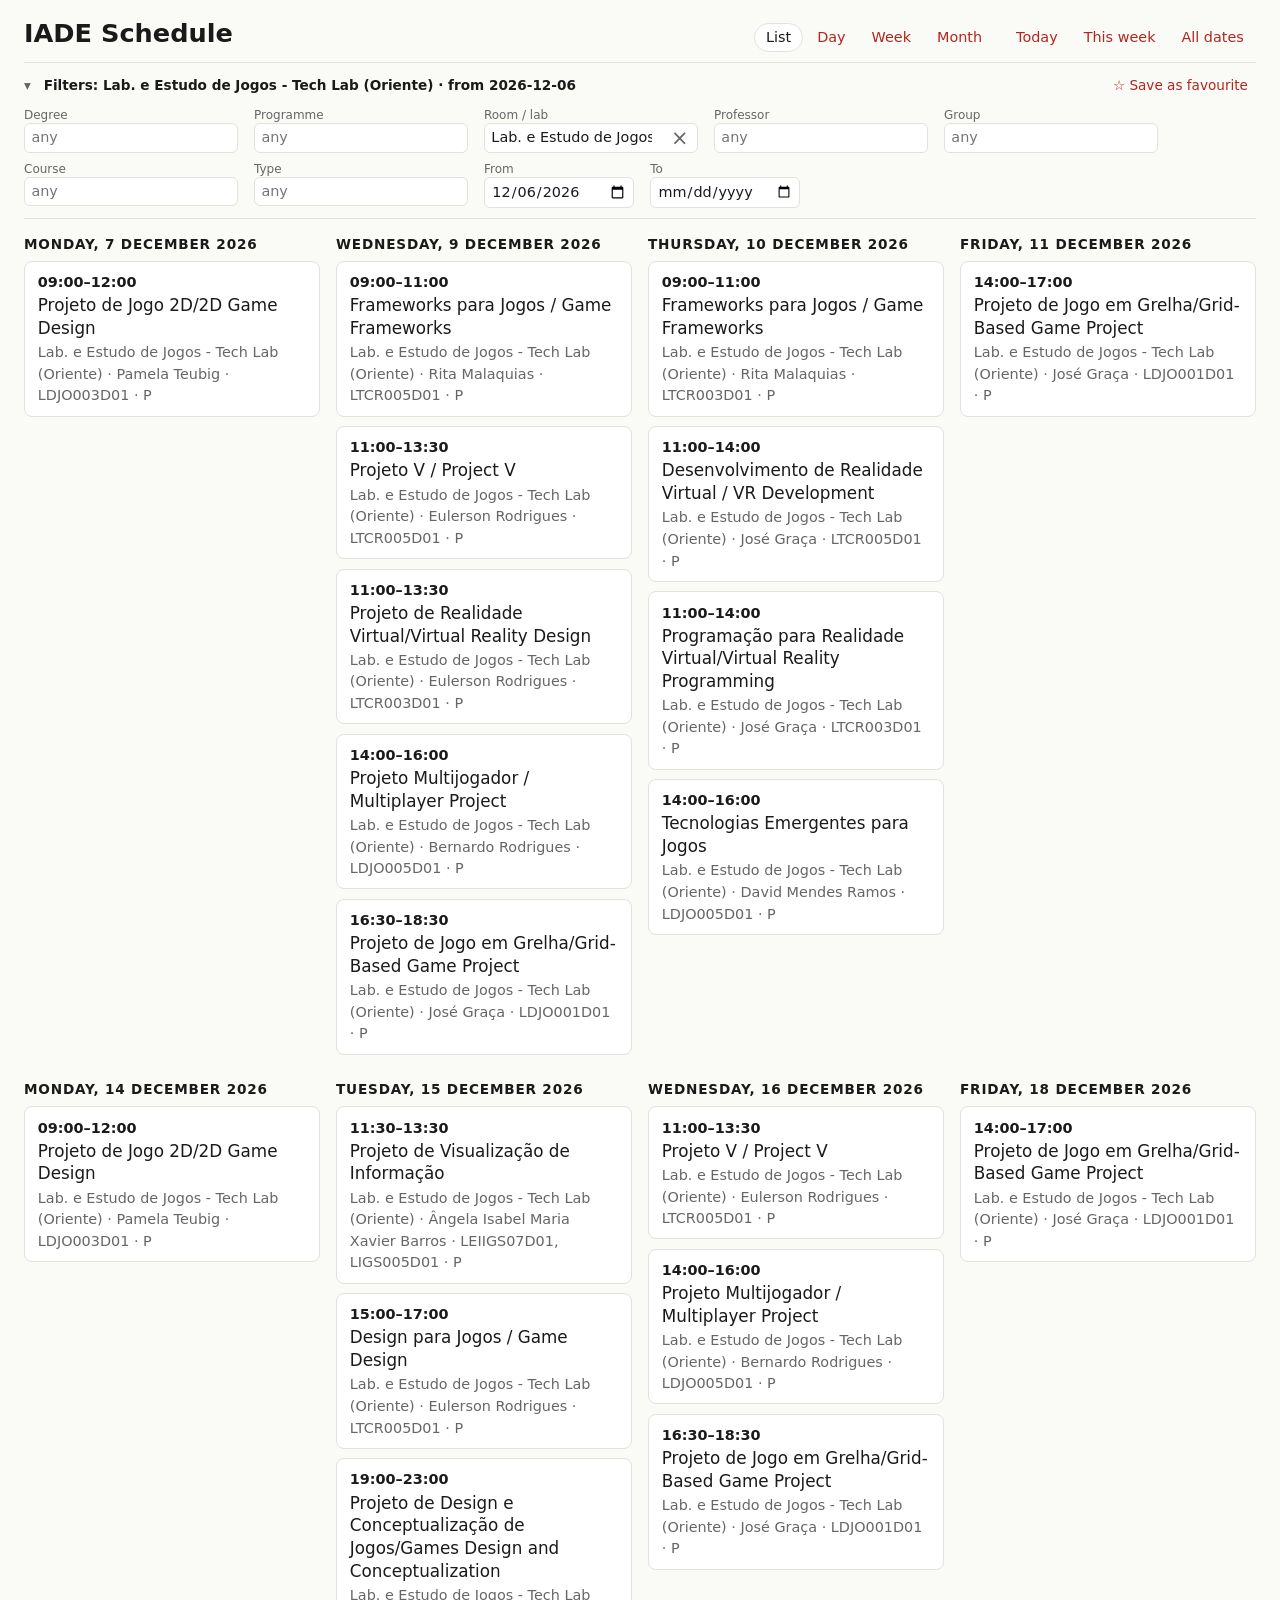
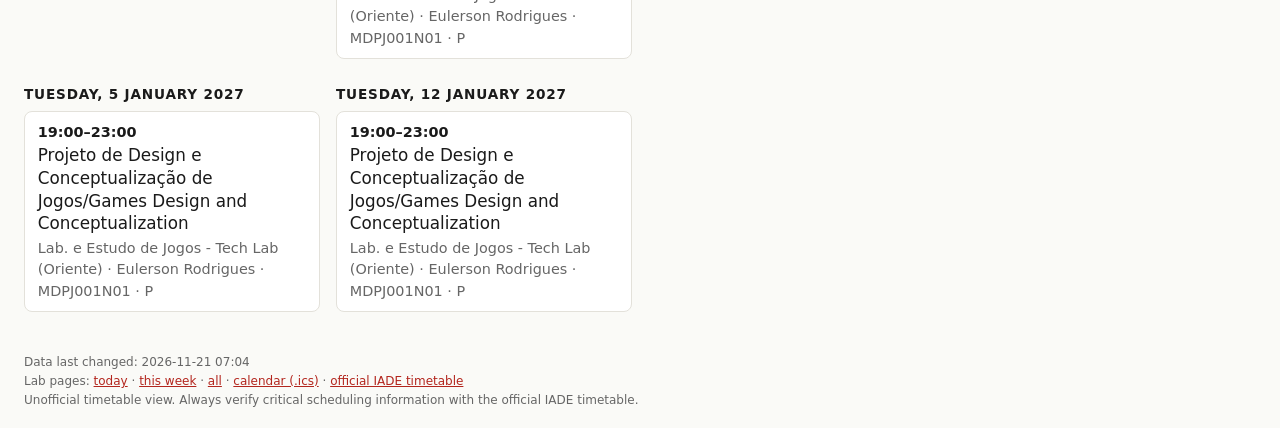
==== docs/index.html @ fbef0302 "Update schedule" ====
<!doctype html>
<html lang="en">
<head>
<meta charset="utf-8">
<meta name="viewport" content="width=device-width, initial-scale=1">
<title>Filters · IADE Schedule</title>
<link rel="stylesheet" href="style.css">
</head>
<body>
<header>
<h1><a href="./">IADE Schedule</a></h1>
<nav><span id="views"><button type="button" data-view="list">List</button><button type="button" data-view="day">Day</button><button type="button" data-view="week">Week</button><button type="button" data-view="month">Month</button></span><span id="ranges"><button type="button" data-range="today">Today</button><button type="button" data-range="week">This week</button><button type="button" data-range="all">All dates</button></span><span id="period" hidden><button type="button" id="prev" aria-label="Previous">‹</button><button type="button" id="now">Today</button><button type="button" id="next" aria-label="Next">›</button><span id="period-label"></span></span></nav>
</header>
<details id="filters-box" open>
<summary><span id="summary-text">Filters</span><span id="favs"><span id="fav-list"></span><button type="button" id="fav-save">☆ Save as favourite</button></span></summary>
<form id="filters" data-default-room="Lab. e Estudo de Jogos - Tech Lab (Oriente)">
<label>Degree <span class="box"><input name="degree" list="degree-list" placeholder="any" autocomplete="off"><button type="button" class="clear" aria-label="Clear Degree">×</button></span></label><datalist id="degree-list"></datalist>
<label>Programme <span class="box"><input name="programme" list="programme-list" placeholder="any" autocomplete="off"><button type="button" class="clear" aria-label="Clear Programme">×</button></span></label><datalist id="programme-list"></datalist>
<label>Room / lab <span class="box"><input name="room" list="room-list" placeholder="any" autocomplete="off"><button type="button" class="clear" aria-label="Clear Room / lab">×</button></span></label><datalist id="room-list"></datalist>
<label>Professor <span class="box"><input name="teacher" list="teacher-list" placeholder="any" autocomplete="off"><button type="button" class="clear" aria-label="Clear Professor">×</button></span></label><datalist id="teacher-list"></datalist>
<label>Group <span class="box"><input name="group" list="group-list" placeholder="any" autocomplete="off"><button type="button" class="clear" aria-label="Clear Group">×</button></span></label><datalist id="group-list"></datalist>
<label>Course <span class="box"><input name="course" list="course-list" placeholder="any" autocomplete="off"><button type="button" class="clear" aria-label="Clear Course">×</button></span></label><datalist id="course-list"></datalist>
<label>Type <span class="box"><input name="type" list="type-list" placeholder="any" autocomplete="off"><button type="button" class="clear" aria-label="Clear Type">×</button></span></label><datalist id="type-list"></datalist>
<label class="date-field">From <input name="from" type="date"></label>
<label class="date-field">To <input name="to" type="date"></label>
</form>
</details>
<noscript><p class="empty">Filters need JavaScript. Use Today, This week or All instead.</p></noscript>
<script type="module" src="filter.js"></script>
<main>
<p class="empty">Loading…</p>
</main>
<footer>
<p>Data last changed: 2026-11-21 07:04</p>
<p>Lab pages: <a href="today.html">today</a> · <a href="week.html">this week</a> · <a href="all.html">all</a> · <a href="calendar/lab.ics">calendar (.ics)</a> · <a href="https://horariosturmas.europeia.pt/UE_IADE/HorariosTurmas/">official IADE timetable</a></p>
<p>Unofficial timetable view. Always verify critical scheduling information with the official IADE timetable.</p>
</footer>
</body>
</html>
---- docs/style.css ----
:root { color-scheme: light dark; --fg: #1a1a1a; --muted: #666; --bg: #fafaf7; --card: #fff; --line: #e3e1da; --accent: #b3261e; --booking: #1e5cb3; }
@media (prefers-color-scheme: dark) { :root { --fg: #eee; --muted: #aaa; --bg: #161616; --card: #202020; --line: #333; --accent: #ff8a80; --booking: #82b1ff; } }
* { box-sizing: border-box; }
/* 16:9 screens: full width, type scales with viewport width, days laid out as columns */
html { font-size: clamp(16px, 1.15vw, 44px); }
body { margin: 0; padding: 1rem 1.5rem; font: 1rem/1.35 system-ui, sans-serif; color: var(--fg); background: var(--bg); }
header { display: flex; flex-wrap: wrap; align-items: baseline; gap: .25rem 1.5rem; padding-bottom: .6rem; border-bottom: 1px solid var(--line); }
h1 { margin: 0; font-size: 1.6rem; }
h1 a { color: inherit; text-decoration: none; }
.rooms, footer, article p { color: var(--muted); }
.rooms { margin: 0; }
nav { display: flex; flex-wrap: wrap; align-items: center; gap: .1rem .6rem; margin-left: auto; }
nav [data-range], nav [data-view] { font: inherit; font-size: .9rem; color: var(--accent); background: none; border: 1px solid transparent; border-radius: 999px; padding: .25rem .7rem; cursor: pointer; }
nav [data-range]:hover, nav [data-view]:hover { border-color: var(--line); }
nav [data-range].on, nav [data-view].on { color: var(--fg); background: var(--card); border-color: var(--line); }
nav a, nav strong { display: inline-block; padding: .3rem .1rem; }
a { color: var(--accent); }
main { display: grid; grid-template-columns: repeat(auto-fill, minmax(15rem, 1fr)); gap: 0 1rem; }
h2 { margin: 1rem 0 .5rem; font-size: .85rem; letter-spacing: .06em; text-transform: uppercase; }
article { margin: 0 0 .6rem; padding: .6rem .8rem; background: var(--card); border: 1px solid var(--line); border-radius: 8px; }
article p { margin: .1rem 0; font-size: .9rem; overflow-wrap: anywhere; }
article .time { color: var(--fg); font-weight: 600; font-variant-numeric: tabular-nums; }
article .course { color: var(--fg); font-size: 1.05rem; }
/* single day (Today): spread its lessons across the width */
main > section:only-child { grid-column: 1 / -1; display: grid; grid-template-columns: repeat(auto-fill, minmax(15rem, 1fr)); gap: 0 1rem; align-items: start; }
main > section:only-child h2 { grid-column: 1 / -1; }
.empty { grid-column: 1 / -1; margin: 2rem 0; color: var(--muted); }
footer { margin-top: 2rem; font-size: .75rem; }
footer p { margin: .2rem 0; }
/* compact cards so a full day fits one screen height: room is already in the header, meta on one line */
article .room { display: none; }
article p:not(.time, .course, .room) { display: inline; }
article p:not(.time, .course, .room) + p:not(.room)::before { content: " · "; }
/* filter page */
#filters { display: flex; flex-wrap: wrap; gap: .5rem 1rem; padding: 0 0 .6rem; }
#filters label { display: flex; flex-direction: column; font-size: .75rem; color: var(--muted); }
#filters input, #filters select { min-width: 12rem; max-width: 20rem; font: inherit; font-size: .9rem; padding: .25rem .4rem; color: var(--fg); background: var(--card); border: 1px solid var(--line); border-radius: 6px; }
#filters input[type=date] { min-width: 0; }
#filters .box { position: relative; display: block; }
#filters .box input { width: 100%; padding-right: 1.6rem; }
#filters .clear { position: absolute; right: .2rem; top: 50%; transform: translateY(-50%); padding: 0 .4rem; font: inherit; font-size: 1.3rem; line-height: 1.2; color: var(--muted); background: none; border: 0; cursor: pointer; }
#filters .clear:hover { color: var(--fg); }
#filters input:placeholder-shown:not(:focus) + .clear { visibility: hidden; }
#filters-box { border-bottom: 1px solid var(--line); }
#filters-box summary::-webkit-details-marker { display: none; }
#filters-box summary::before { content: "\25b8"; color: var(--muted); }
#filters-box[open] summary::before { content: "\25be"; }
#filters-box summary { list-style: none; display: flex; flex-wrap: wrap; align-items: center; gap: .3rem .8rem; padding: .5rem 0; font-size: .85rem; font-weight: 600; cursor: pointer; overflow-wrap: anywhere; }
#summary-text { margin-right: auto; }
#favs { display: flex; flex-wrap: wrap; align-items: center; gap: .4rem; font-weight: 400; }
#fav-list { display: contents; }
#favs button { font: inherit; font-size: .85rem; color: var(--fg); background: none; border: 0; padding: .3rem .5rem; cursor: pointer; }
.fav { display: inline-flex; align-items: center; background: var(--card); border: 1px solid var(--line); border-radius: 999px; }
.fav.on { border-color: var(--accent); }
.fav .fav-x { color: var(--muted); padding-left: 0; }
#fav-save { color: var(--accent) !important; }
#fav-save:disabled { color: var(--muted) !important; cursor: default; }
/* calendar views */
#views, #ranges, #period { display: inline-flex; flex-wrap: wrap; align-items: center; gap: .1rem; }
#period-label { padding-left: .5rem; font-size: .9rem; font-weight: 600; }
#period button { font: inherit; font-size: .9rem; color: var(--accent); background: none; border: 1px solid transparent; border-radius: 999px; padding: .25rem .7rem; cursor: pointer; }
#period button:hover { border-color: var(--line); }
.cal { display: block; --hour: 3rem; }
.cal-head, .cal-body { display: grid; grid-template-columns: 3.2rem repeat(var(--days), minmax(0, 1fr)); gap: 0 .25rem; }
.cal-day { padding: .3rem .4rem; font-size: .8rem; font-weight: 600; letter-spacing: .04em; text-transform: uppercase; border-bottom: 1px solid var(--line); }
.cal-day.on { color: var(--accent); }
.cal-body { height: clamp(18rem, calc(100vh - 13rem), calc(var(--rows) * var(--hour, 3rem))); }
.cal-gutter { display: grid; grid-auto-rows: 1fr; }
.cal-hour { font-size: .7rem; color: var(--muted); font-variant-numeric: tabular-nums; transform: translateY(-.35em); }
.cal-col { position: relative; border-left: 1px solid var(--line); background: repeating-linear-gradient(var(--line) 0 1px, transparent 1px calc(var(--hour, 3rem))); }
.cal-col.on { background-color: color-mix(in srgb, var(--accent) 5%, transparent); }
.ev { position: absolute; overflow: hidden; display: flex; flex-direction: column; padding: .15rem .3rem; font-size: .75rem; line-height: 1.15; background: var(--card); border: 1px solid var(--line); border-left: 3px solid var(--accent); border-radius: 5px; }
/* bookings (Google Calendar layer): blue, the palette twin of the red accent */
article.booking { border-left: 3px solid var(--booking); }
.ev.booking { border-left-color: var(--booking); background: color-mix(in srgb, var(--booking) 8%, var(--card)); }
.month-ev.booking .ev-time { color: var(--booking); }
.ev-time { font-weight: 600; font-variant-numeric: tabular-nums; }
.ev-course { overflow: hidden; }
.ev-meta { color: var(--muted); overflow: hidden; }
.month { display: grid; grid-template-columns: repeat(7, minmax(0, 1fr)); gap: .25rem; }
.month-head { padding: .3rem .2rem; font-size: .8rem; font-weight: 600; letter-spacing: .04em; text-transform: uppercase; color: var(--muted); }
.month-cell { min-height: 7rem; padding: .3rem; background: var(--card); border: 1px solid var(--line); border-radius: 6px; cursor: pointer; overflow: hidden; }
.month-cell:hover { border-color: var(--accent); }
.month-cell.other { opacity: .45; }
.month-cell.on { border-color: var(--accent); }
.month-num { font-size: .8rem; font-weight: 600; font-variant-numeric: tabular-nums; }
.month-ev { display: flex; gap: .3rem; font-size: .7rem; line-height: 1.3; white-space: nowrap; overflow: hidden; text-overflow: ellipsis; }
.month-ev .ev-course { text-overflow: ellipsis; }
.month-more { font-size: .7rem; color: var(--muted); }
[hidden] { display: none !important; }
main > .cal, main > .month { grid-column: 1 / -1; }
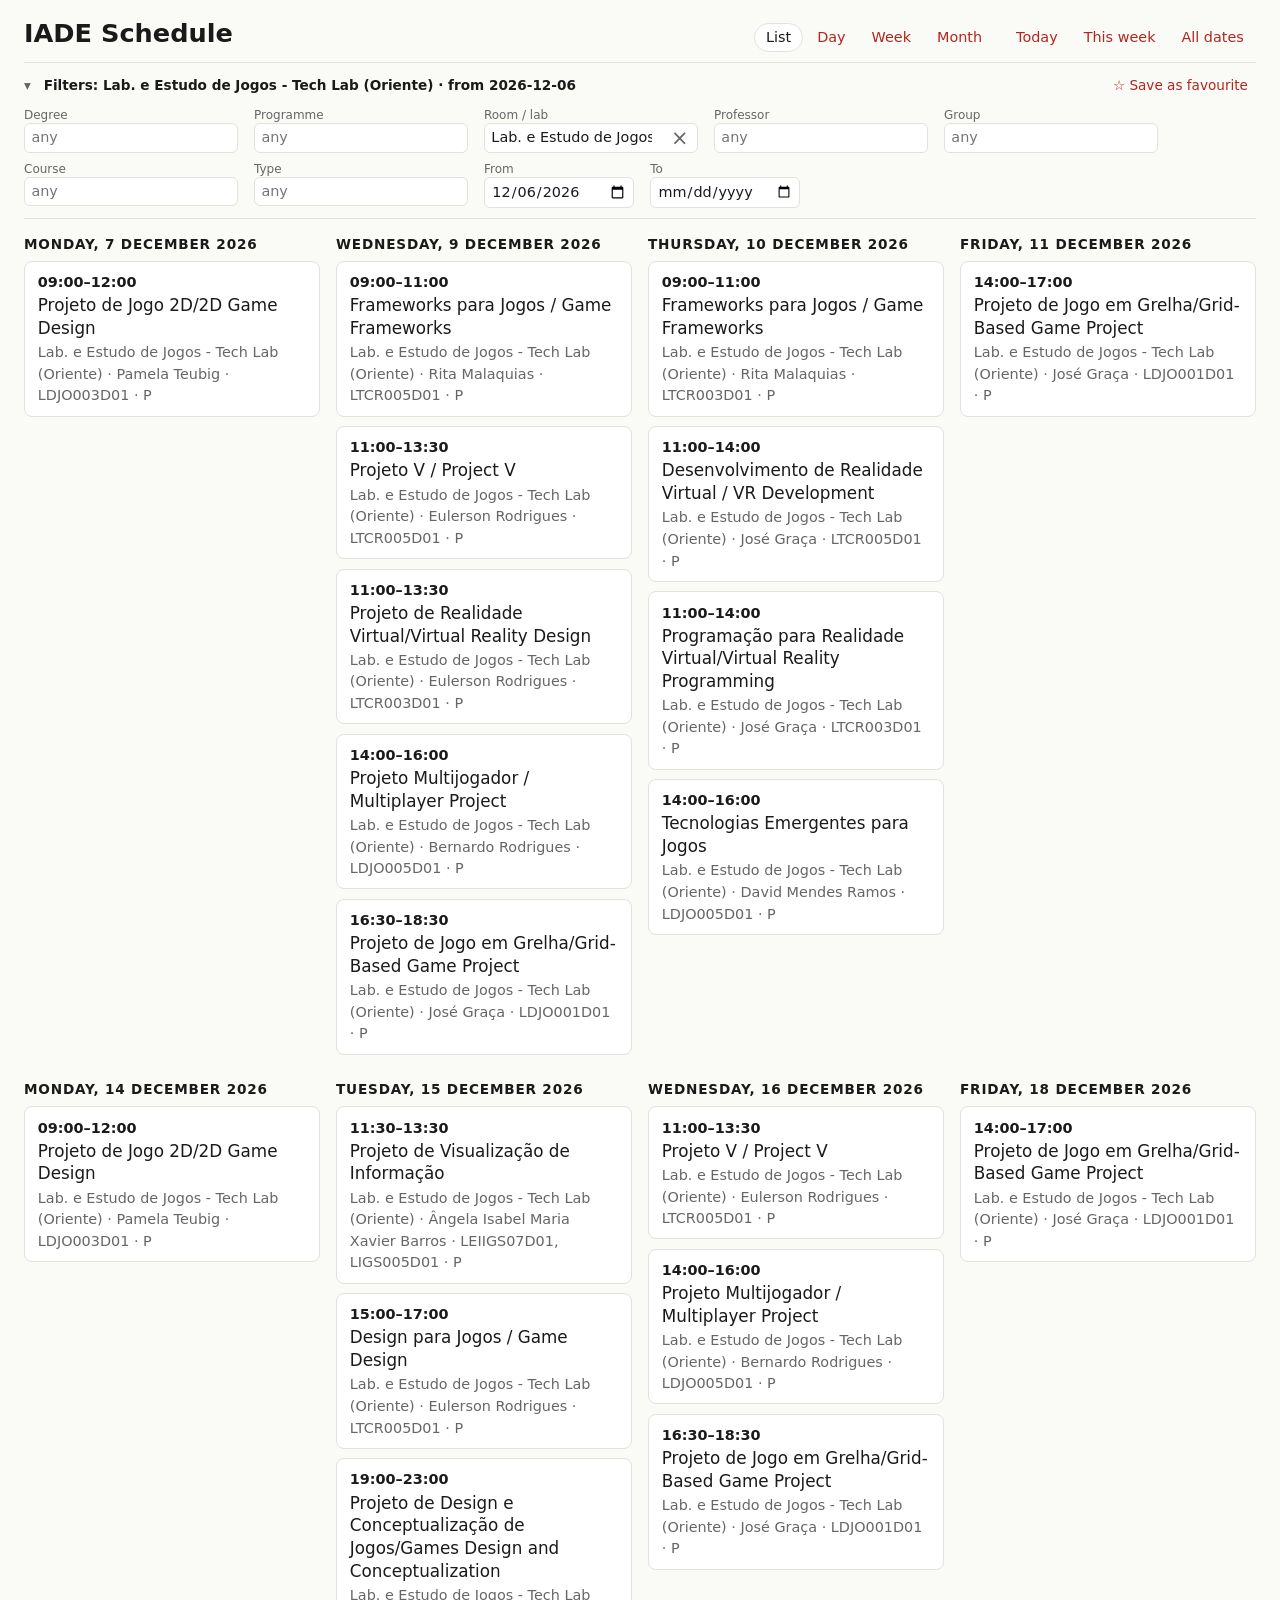
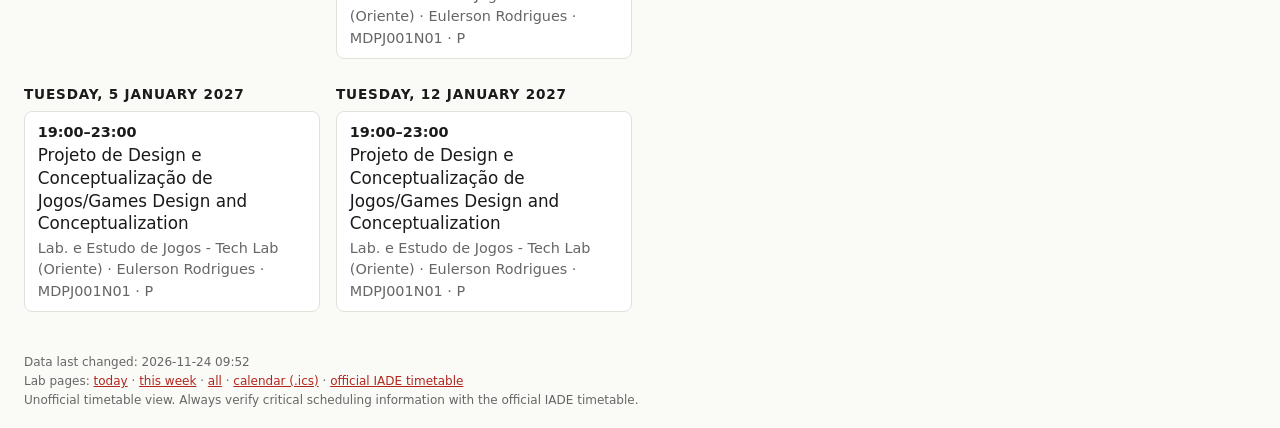
==== commit 89f8cfd7: "Update schedule" ====
--- a/docs/index.html
+++ b/docs/index.html
@@ -31,7 +31,7 @@
 <p class="empty">Loading…</p>
 </main>
 <footer>
-<p>Data last changed: 2026-11-21 07:04</p>
+<p>Data last changed: 2026-11-24 09:52</p>
 <p>Lab pages: <a href="today.html">today</a> · <a href="week.html">this week</a> · <a href="all.html">all</a> · <a href="calendar/lab.ics">calendar (.ics)</a> · <a href="https://horariosturmas.europeia.pt/UE_IADE/HorariosTurmas/">official IADE timetable</a></p>
 <p>Unofficial timetable view. Always verify critical scheduling information with the official IADE timetable.</p>
 </footer>
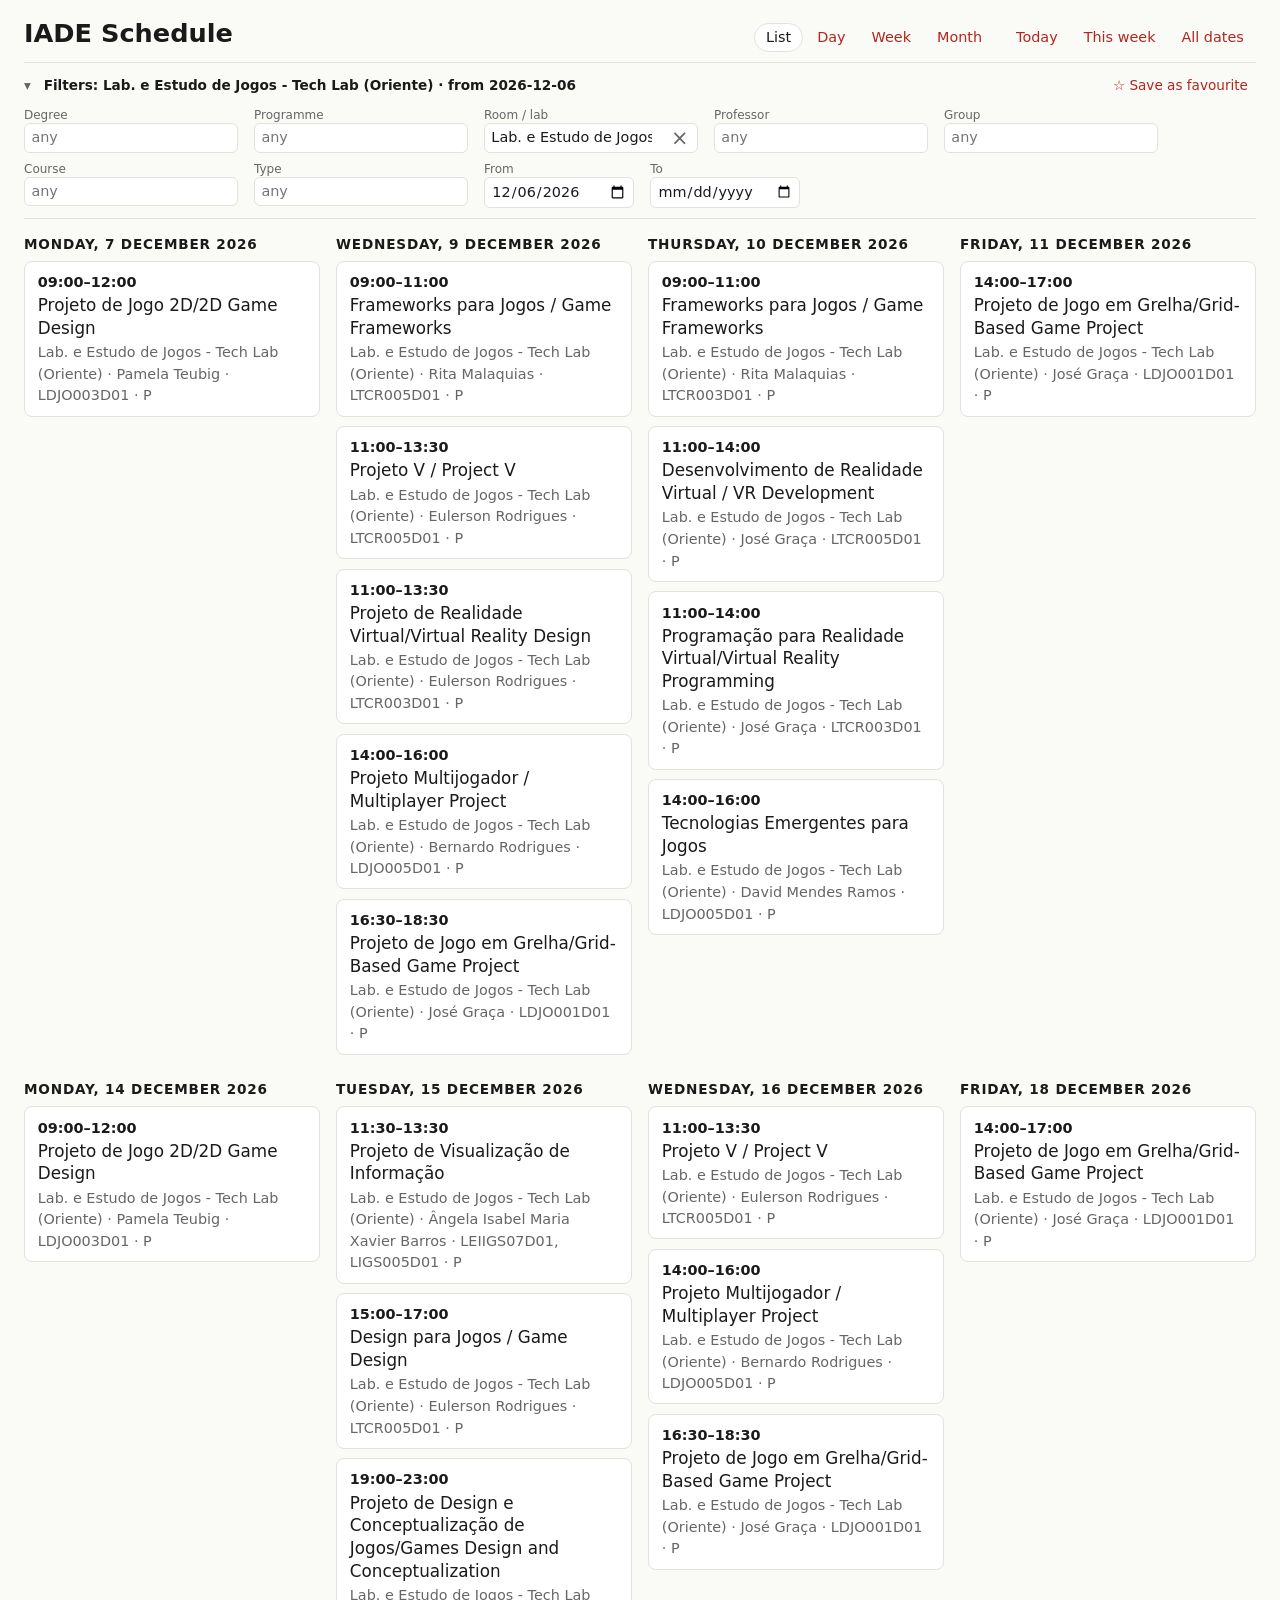
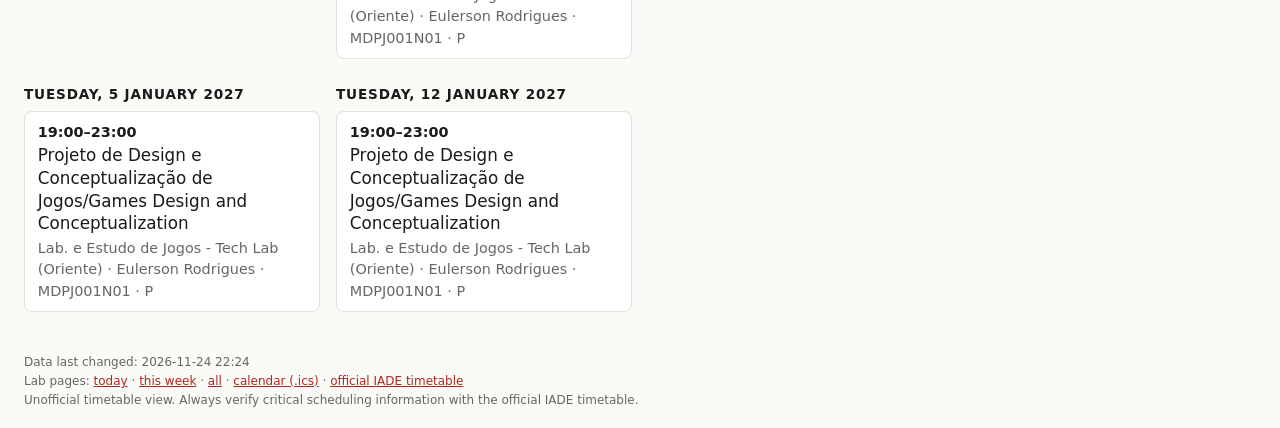
==== commit 7b5988a6: "Update schedule" ====
--- a/docs/index.html
+++ b/docs/index.html
@@ -31,7 +31,7 @@
 <p class="empty">Loading…</p>
 </main>
 <footer>
-<p>Data last changed: 2026-11-24 09:52</p>
+<p>Data last changed: 2026-11-24 22:24</p>
 <p>Lab pages: <a href="today.html">today</a> · <a href="week.html">this week</a> · <a href="all.html">all</a> · <a href="calendar/lab.ics">calendar (.ics)</a> · <a href="https://horariosturmas.europeia.pt/UE_IADE/HorariosTurmas/">official IADE timetable</a></p>
 <p>Unofficial timetable view. Always verify critical scheduling information with the official IADE timetable.</p>
 </footer>
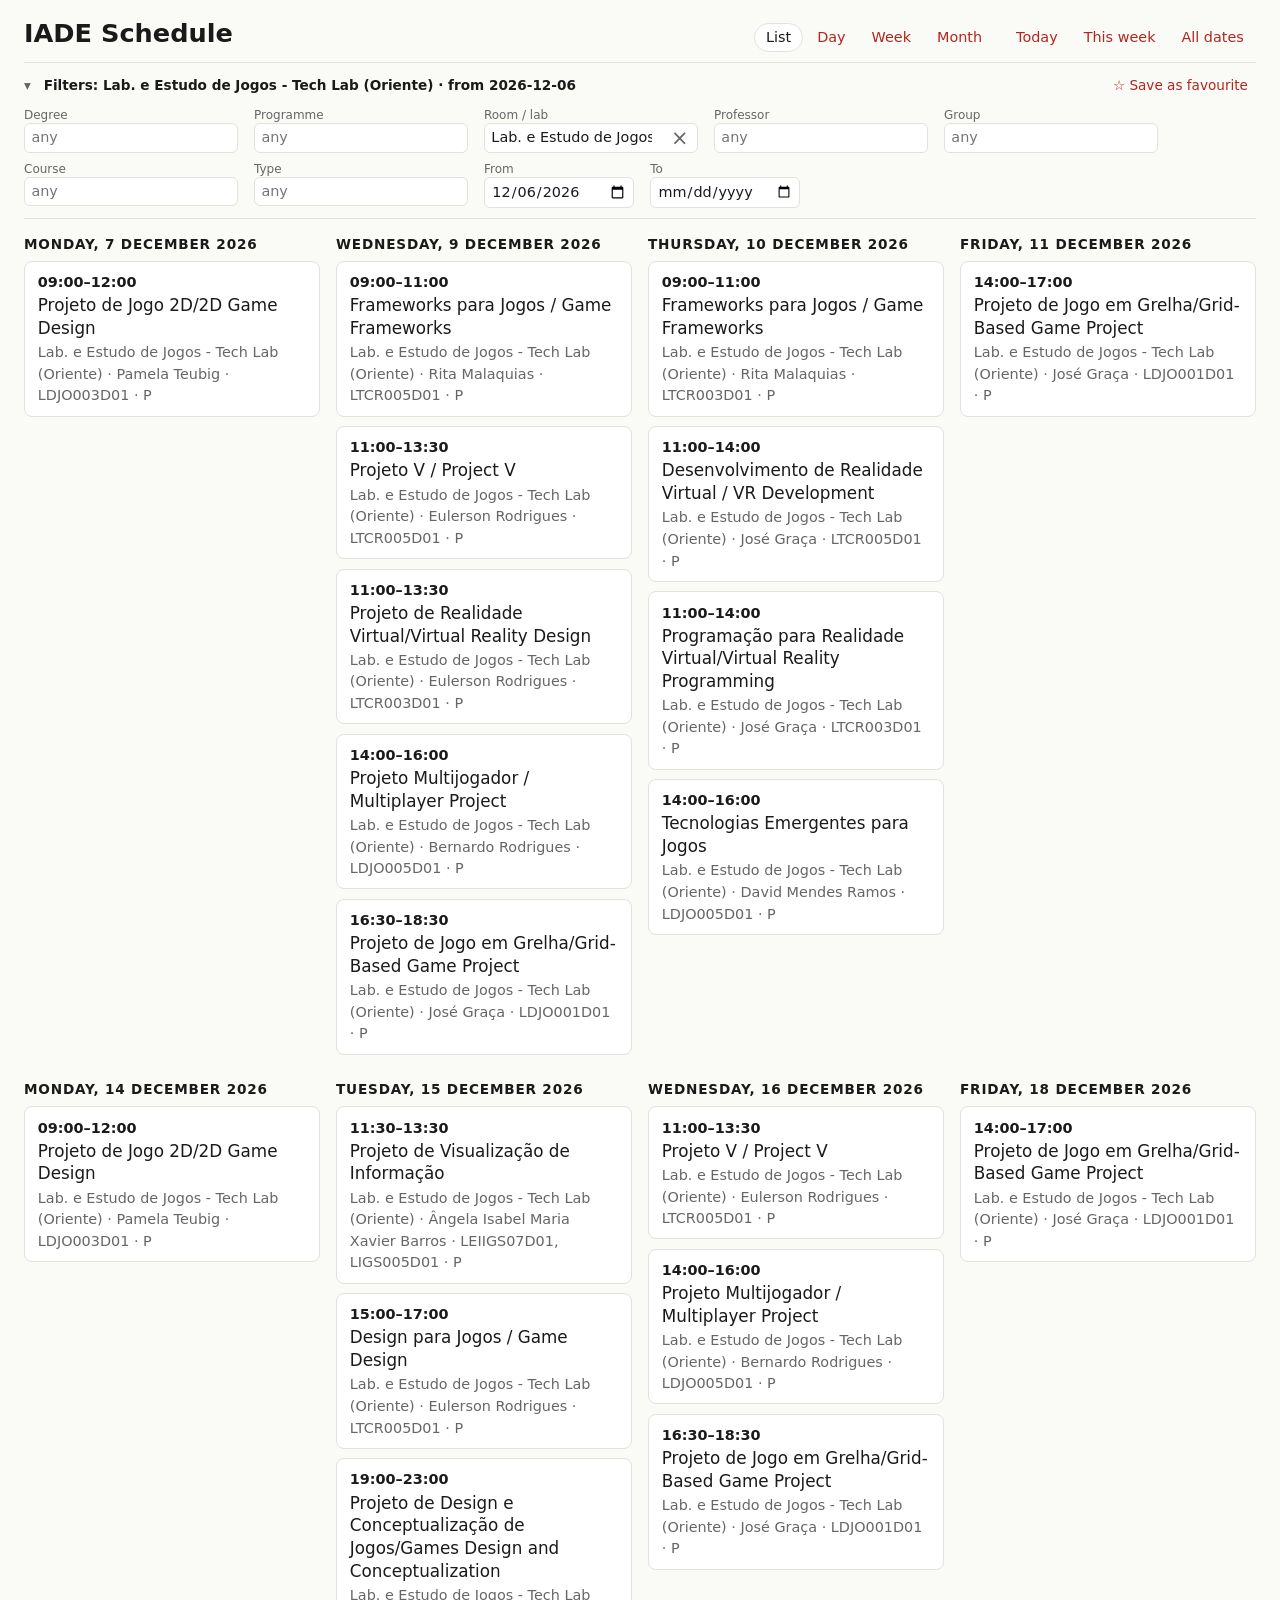
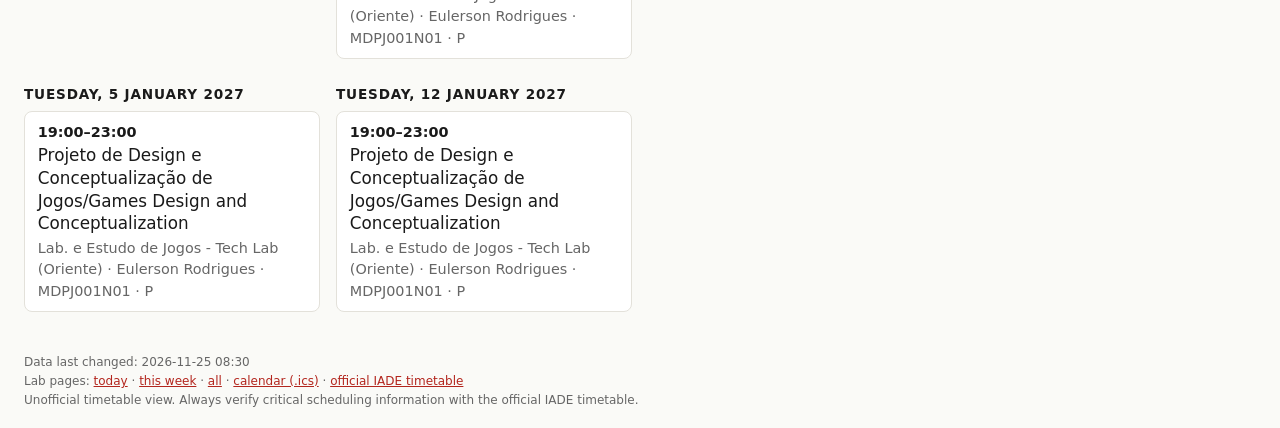
==== commit 102b7fd0: "Update schedule" ====
--- a/docs/index.html
+++ b/docs/index.html
@@ -31,7 +31,7 @@
 <p class="empty">Loading…</p>
 </main>
 <footer>
-<p>Data last changed: 2026-11-24 22:24</p>
+<p>Data last changed: 2026-11-25 08:30</p>
 <p>Lab pages: <a href="today.html">today</a> · <a href="week.html">this week</a> · <a href="all.html">all</a> · <a href="calendar/lab.ics">calendar (.ics)</a> · <a href="https://horariosturmas.europeia.pt/UE_IADE/HorariosTurmas/">official IADE timetable</a></p>
 <p>Unofficial timetable view. Always verify critical scheduling information with the official IADE timetable.</p>
 </footer>
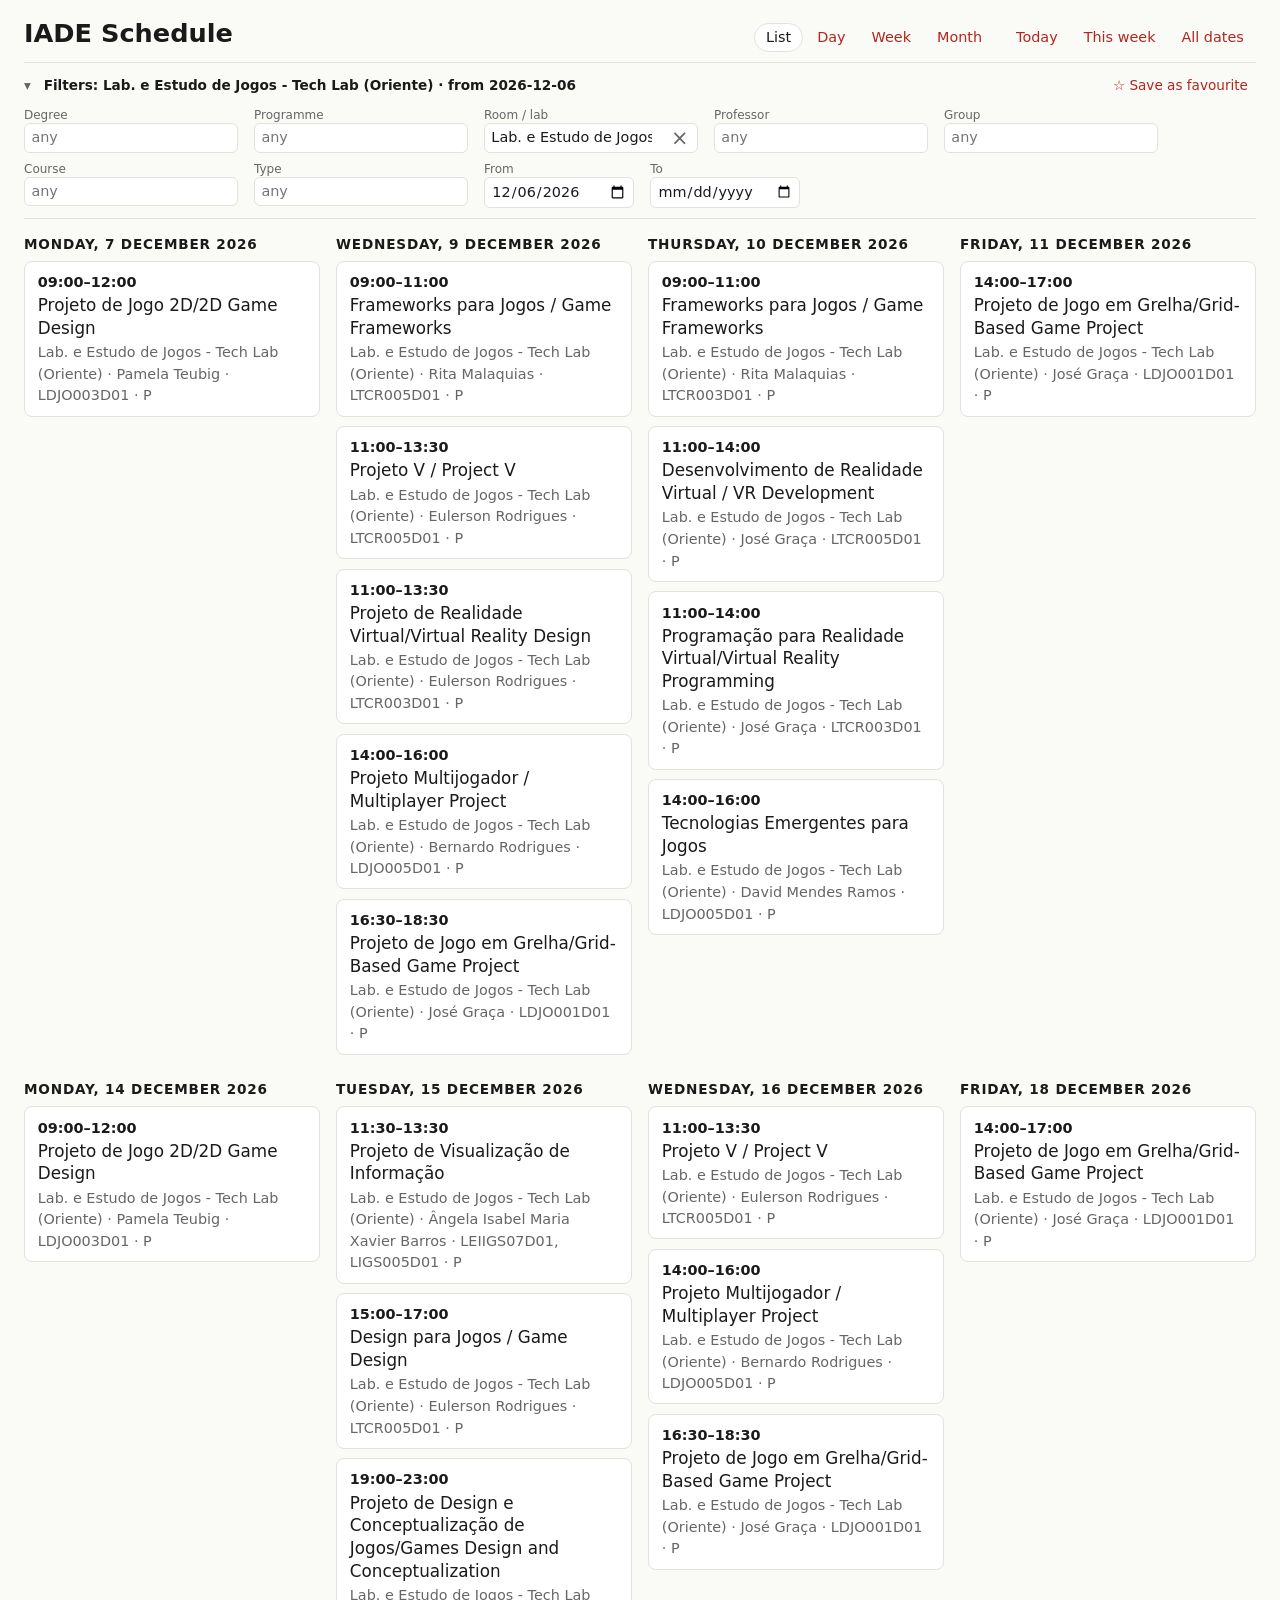
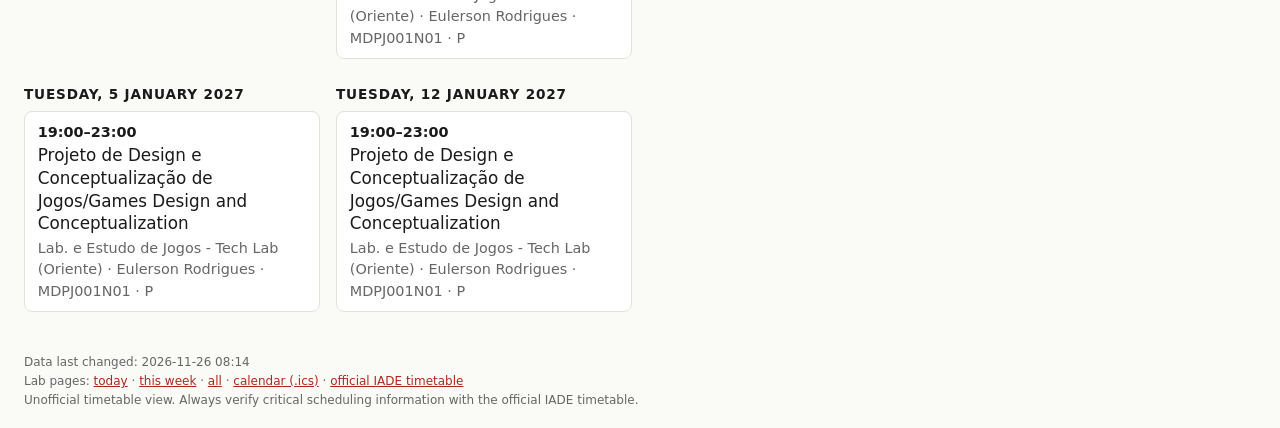
==== commit 0edd4d71: "Update schedule" ====
--- a/docs/index.html
+++ b/docs/index.html
@@ -31,7 +31,7 @@
 <p class="empty">Loading…</p>
 </main>
 <footer>
-<p>Data last changed: 2026-11-25 08:30</p>
+<p>Data last changed: 2026-11-26 08:14</p>
 <p>Lab pages: <a href="today.html">today</a> · <a href="week.html">this week</a> · <a href="all.html">all</a> · <a href="calendar/lab.ics">calendar (.ics)</a> · <a href="https://horariosturmas.europeia.pt/UE_IADE/HorariosTurmas/">official IADE timetable</a></p>
 <p>Unofficial timetable view. Always verify critical scheduling information with the official IADE timetable.</p>
 </footer>
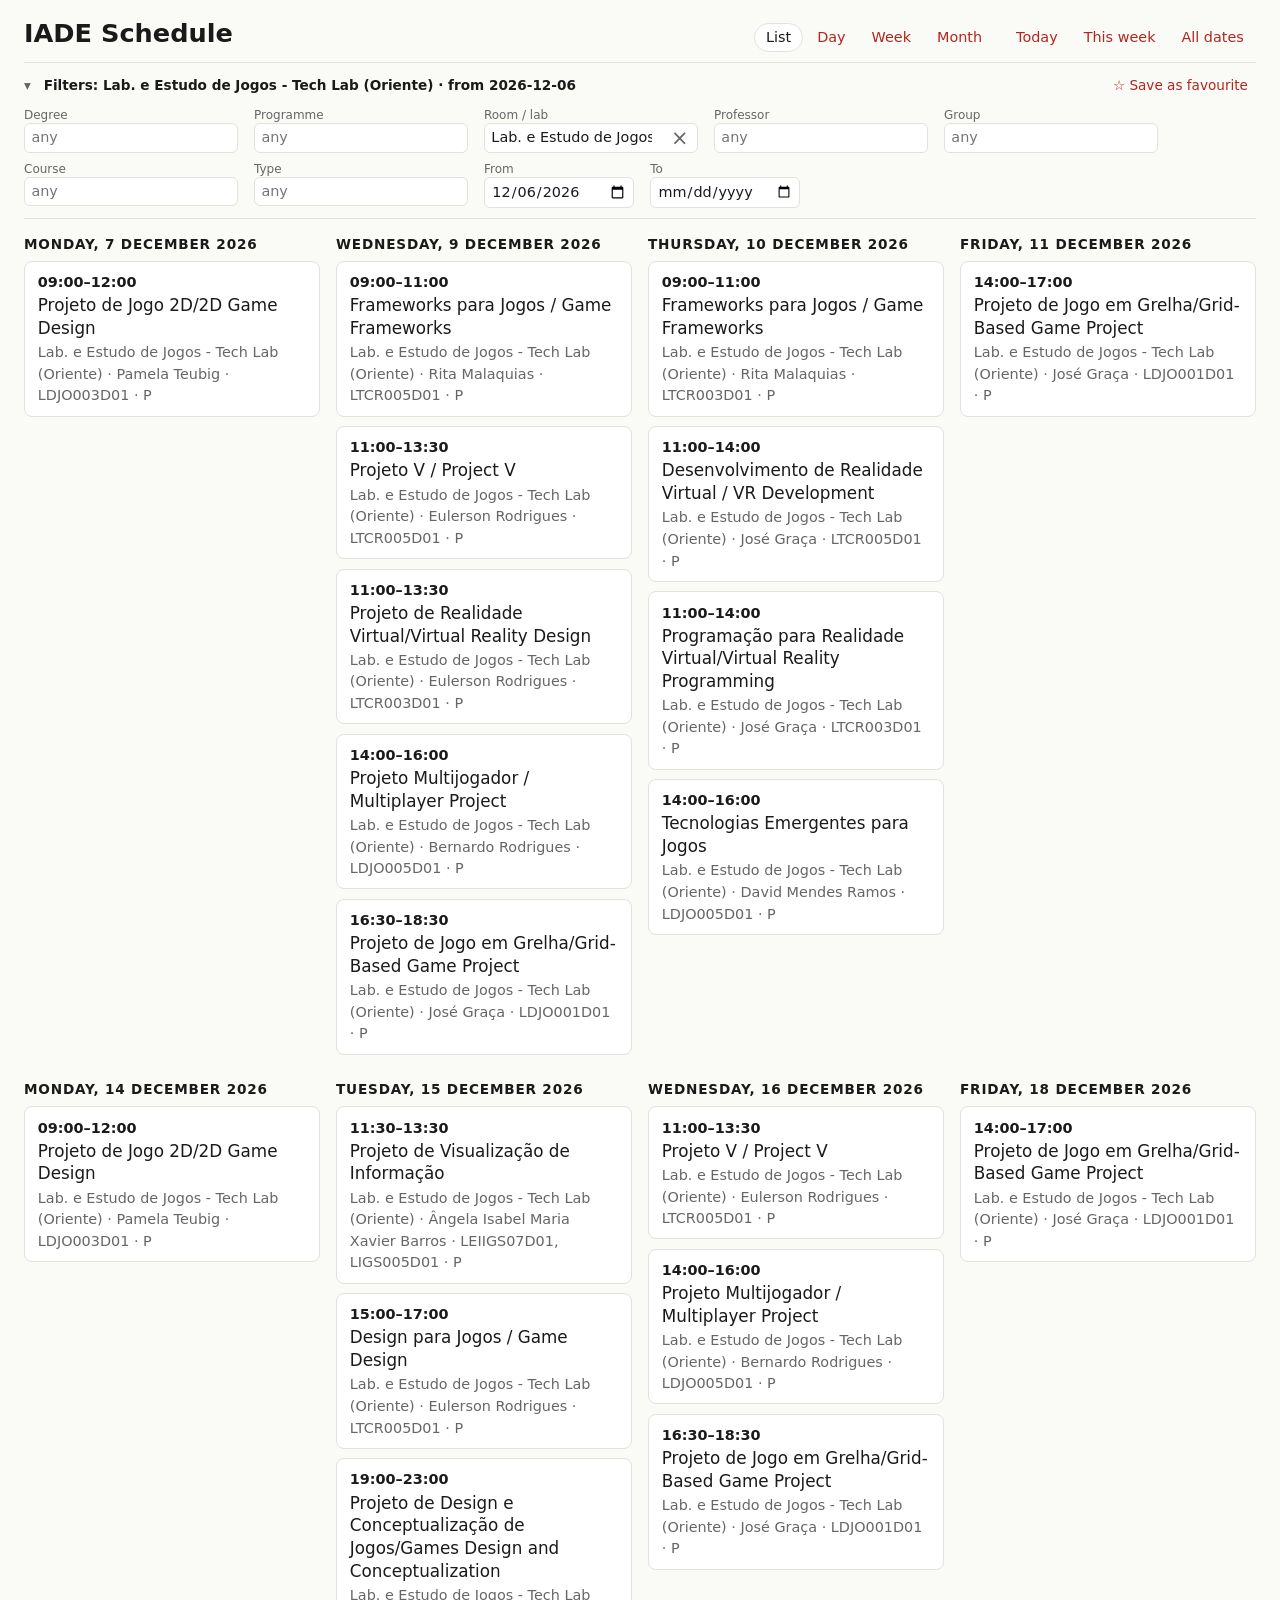
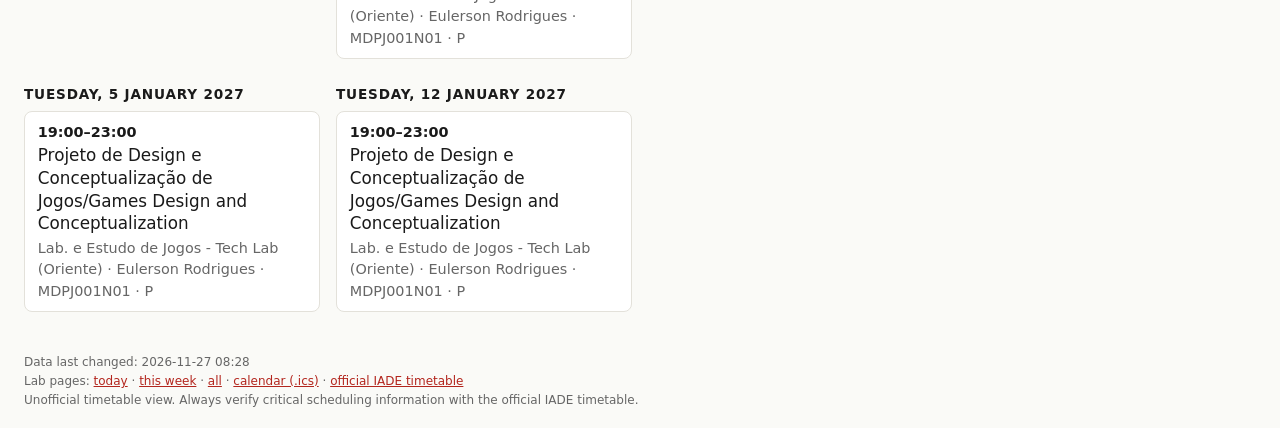
==== commit 35c219df: "Update schedule" ====
--- a/docs/index.html
+++ b/docs/index.html
@@ -31,7 +31,7 @@
 <p class="empty">Loading…</p>
 </main>
 <footer>
-<p>Data last changed: 2026-11-26 08:14</p>
+<p>Data last changed: 2026-11-27 08:28</p>
 <p>Lab pages: <a href="today.html">today</a> · <a href="week.html">this week</a> · <a href="all.html">all</a> · <a href="calendar/lab.ics">calendar (.ics)</a> · <a href="https://horariosturmas.europeia.pt/UE_IADE/HorariosTurmas/">official IADE timetable</a></p>
 <p>Unofficial timetable view. Always verify critical scheduling information with the official IADE timetable.</p>
 </footer>
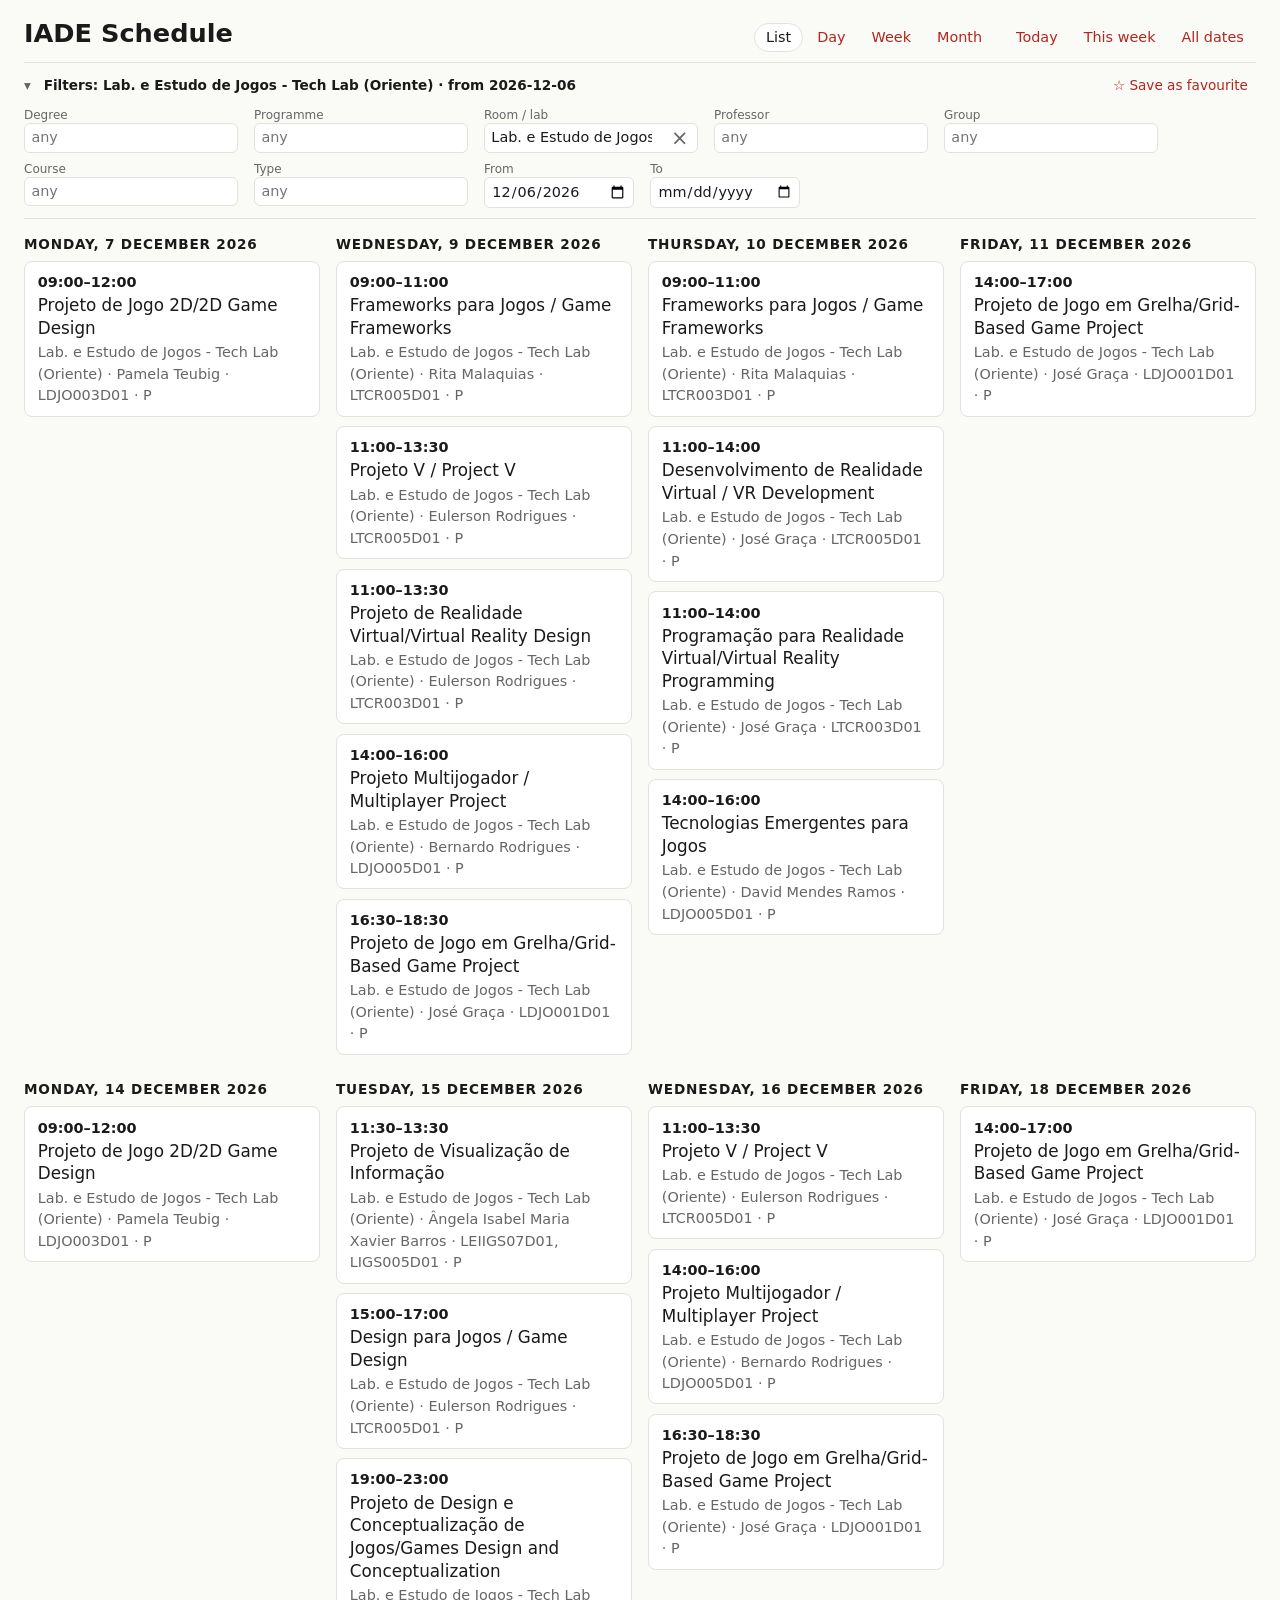
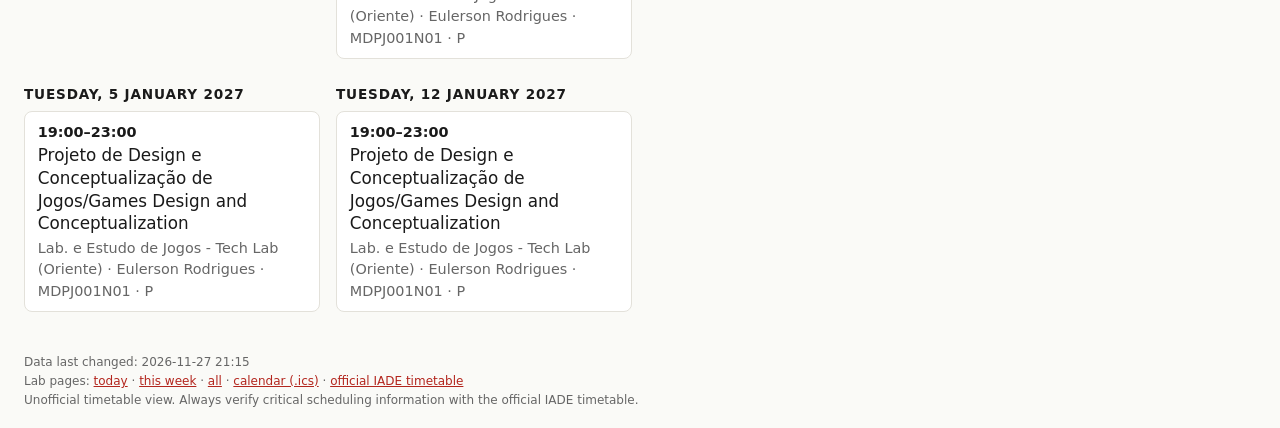
==== commit f4dfd612: "Update schedule" ====
--- a/docs/index.html
+++ b/docs/index.html
@@ -31,7 +31,7 @@
 <p class="empty">Loading…</p>
 </main>
 <footer>
-<p>Data last changed: 2026-11-27 08:28</p>
+<p>Data last changed: 2026-11-27 21:15</p>
 <p>Lab pages: <a href="today.html">today</a> · <a href="week.html">this week</a> · <a href="all.html">all</a> · <a href="calendar/lab.ics">calendar (.ics)</a> · <a href="https://horariosturmas.europeia.pt/UE_IADE/HorariosTurmas/">official IADE timetable</a></p>
 <p>Unofficial timetable view. Always verify critical scheduling information with the official IADE timetable.</p>
 </footer>
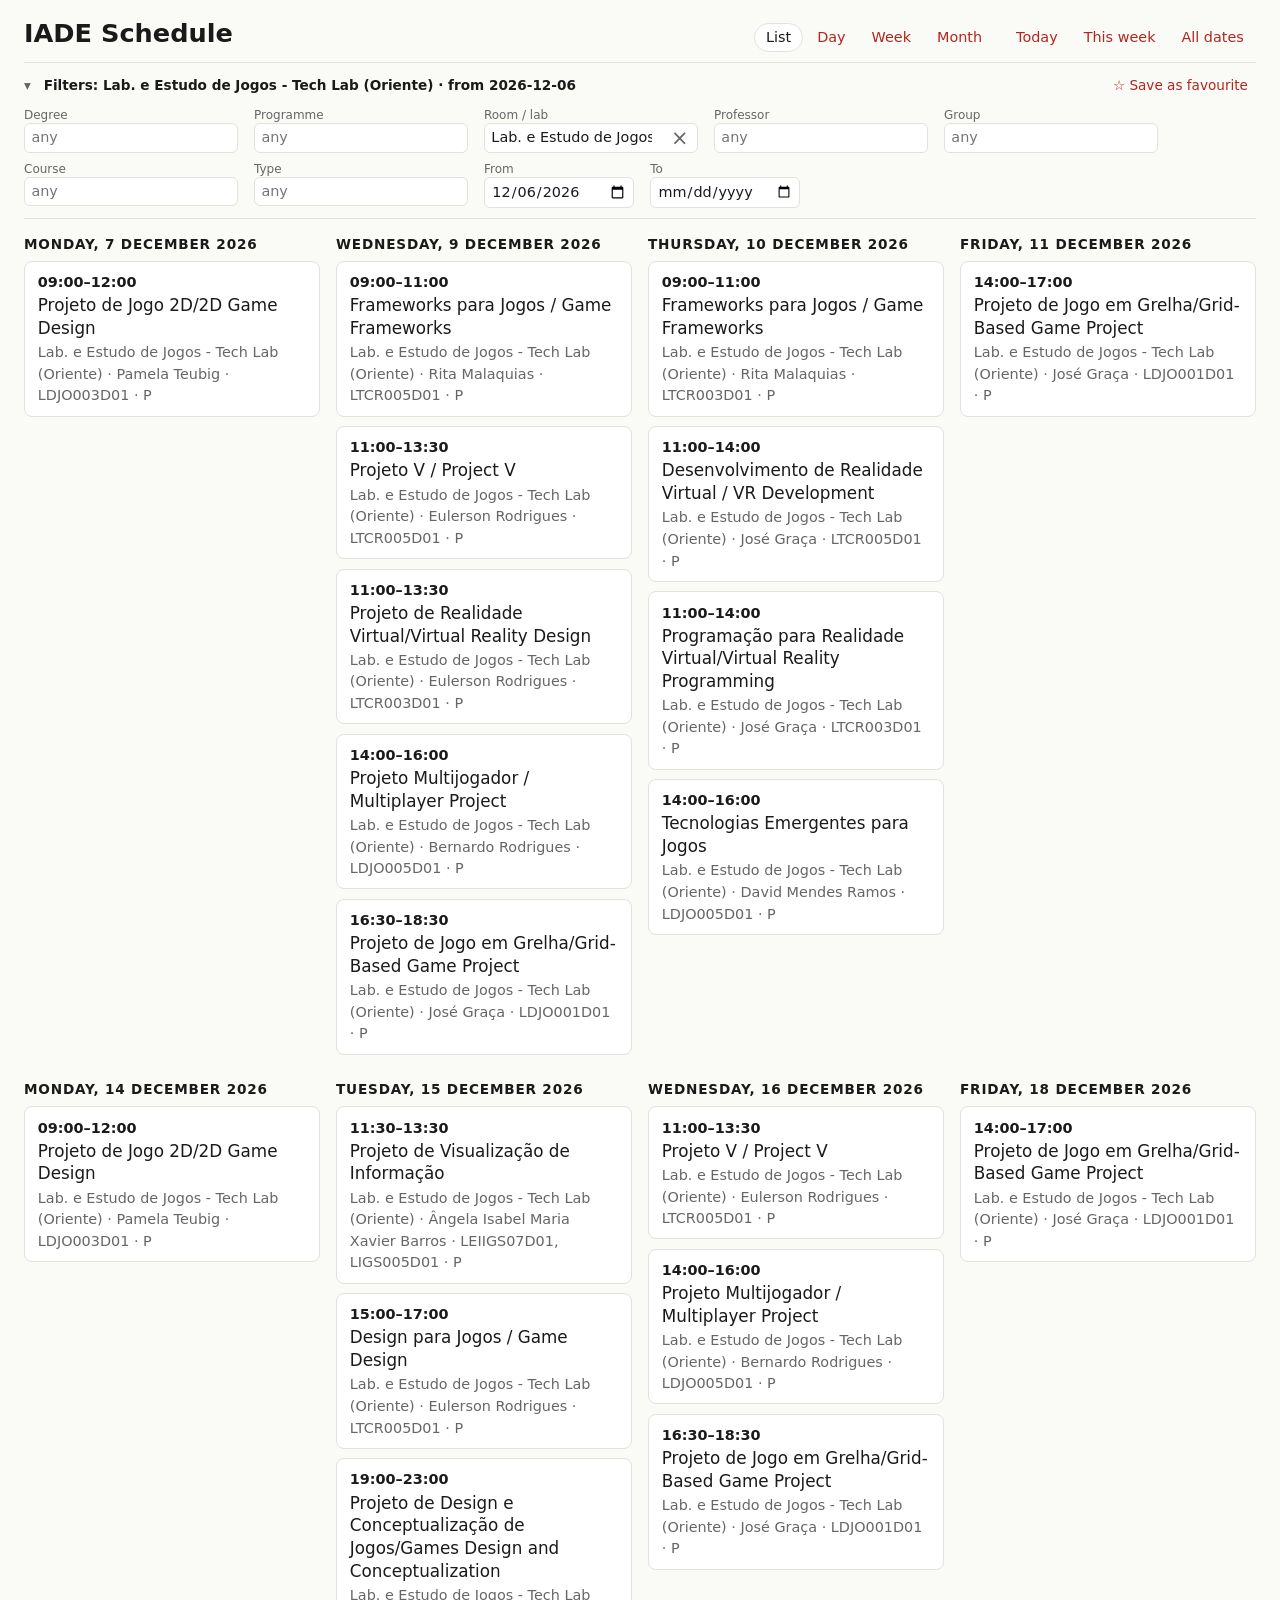
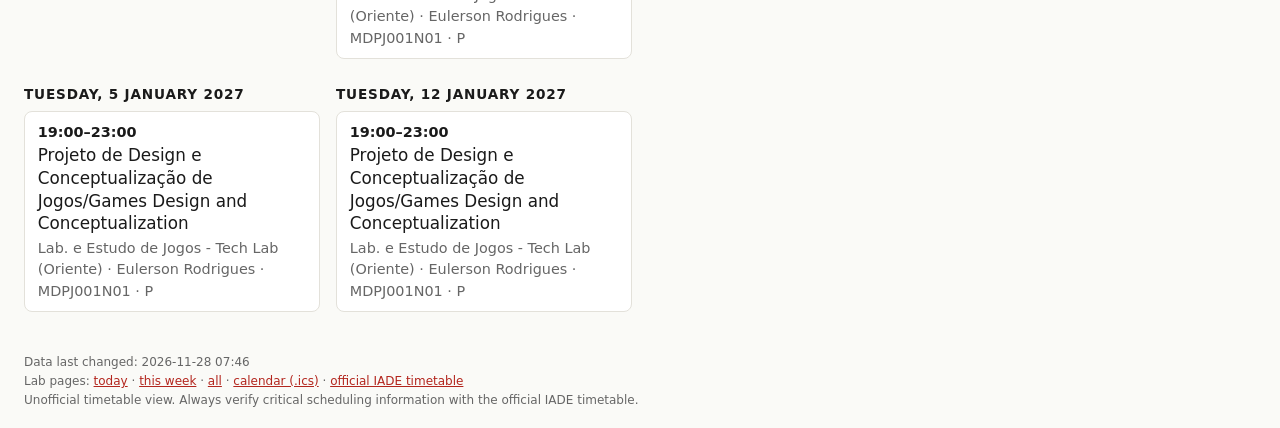
==== commit f7a4a489: "Update schedule" ====
--- a/docs/index.html
+++ b/docs/index.html
@@ -31,7 +31,7 @@
 <p class="empty">Loading…</p>
 </main>
 <footer>
-<p>Data last changed: 2026-11-27 21:15</p>
+<p>Data last changed: 2026-11-28 07:46</p>
 <p>Lab pages: <a href="today.html">today</a> · <a href="week.html">this week</a> · <a href="all.html">all</a> · <a href="calendar/lab.ics">calendar (.ics)</a> · <a href="https://horariosturmas.europeia.pt/UE_IADE/HorariosTurmas/">official IADE timetable</a></p>
 <p>Unofficial timetable view. Always verify critical scheduling information with the official IADE timetable.</p>
 </footer>
